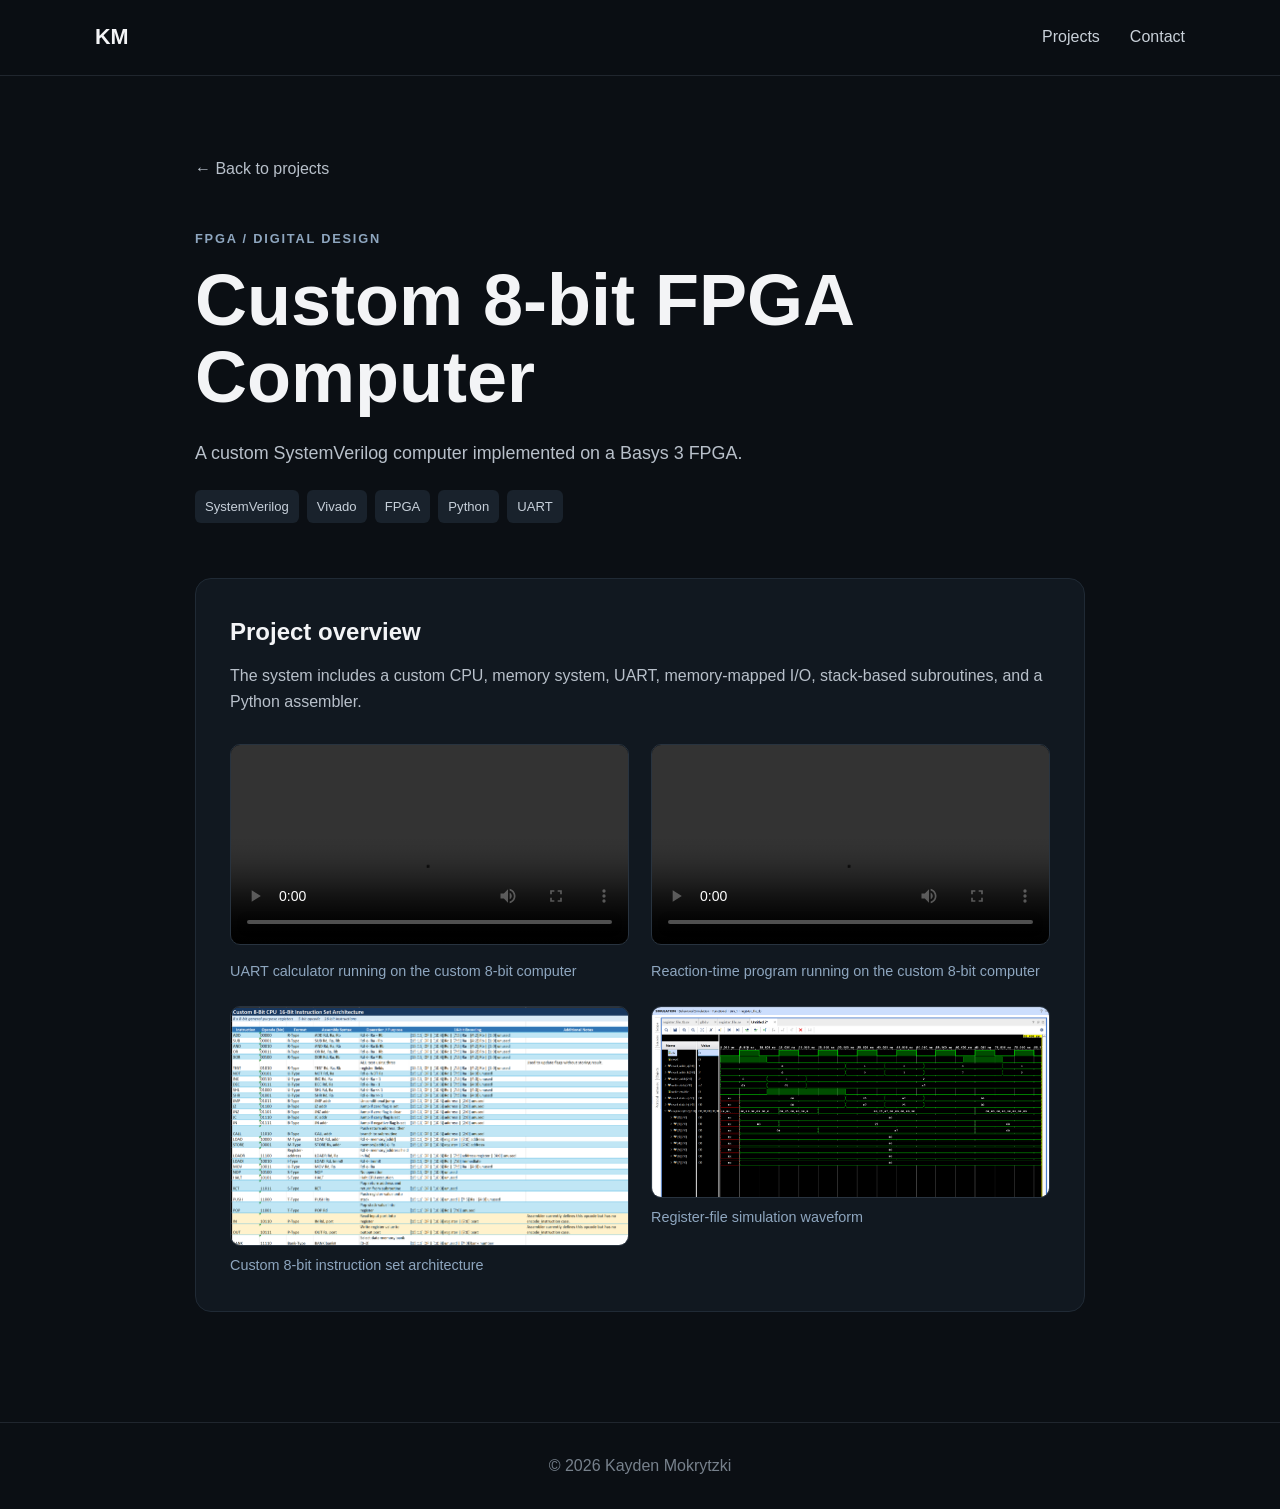
==== projects/fpga.html @ e3b9f99e "initial portfolio website" ====
<!DOCTYPE html>
<html lang="en"><head><meta charset="UTF-8"><meta name="viewport" content="width=device-width, initial-scale=1.0"><title>Custom 8-bit FPGA Computer | Kayden Mokrytzki</title><link rel="stylesheet" href="../style.css"></head>
<body><header><nav class="navbar"><a href="../index.html" class="logo">KM</a><ul class="nav-links"><li><a href="../index.html#projects">Projects</a></li><li><a href="../index.html#contact">Contact</a></li></ul></nav></header><main class="project-page"><a class="back-link" href="../index.html#projects">← Back to projects</a><div class="project-intro"><p class="project-type">FPGA / DIGITAL DESIGN</p><h1>Custom 8-bit FPGA Computer</h1><p>A custom SystemVerilog computer implemented on a Basys 3 FPGA.</p><div class="tags"><span>SystemVerilog</span><span>Vivado</span><span>FPGA</span><span>Python</span><span>UART</span></div></div><section class="project-detail"><h2>Project overview</h2><p>The system includes a custom CPU, memory system, UART, memory-mapped I/O, stack-based subroutines, and a Python assembler.</p><div class="media-gallery"><figure><video controls preload="metadata"><source src="../videos/UART_calculator_demo.mp4" type="video/mp4">Your browser does not support this video format.</video><figcaption>UART calculator running on the custom 8-bit computer</figcaption></figure><figure><video controls preload="metadata"><source src="../videos/reaction_time_game_demo.mp4" type="video/mp4">Your browser does not support this video format.</video><figcaption>Reaction-time program running on the custom 8-bit computer</figcaption></figure><figure><img src="../images/Custom8BitISA.png" alt="Custom 8-bit computer instruction set architecture"><figcaption>Custom 8-bit instruction set architecture</figcaption></figure><figure><img src="../images/register_file_waveform.png" alt="Register file simulation waveform"><figcaption>Register-file simulation waveform</figcaption></figure></div></section></main><footer><p>© <span id="year"></span> Kayden Mokrytzki</p></footer><script src="../script.js"></script></body></html>
---- style.css ----
/* style.css */

* {
  margin: 0;
  padding: 0;
  box-sizing: border-box;
}

html {
  scroll-behavior: smooth;
}

body {
  font-family: Arial, Helvetica, sans-serif;
  background: #0b0f14;
  color: #f3f4f6;
  line-height: 1.6;
}

a {
  color: inherit;
  text-decoration: none;
}

img {
  width: 100%;
  display: block;
}

/* NAVBAR */

header {
  position: sticky;
  top: 0;
  z-index: 1000;
  background: rgba(11, 15, 20, 0.92);
  border-bottom: 1px solid #20262e;
  backdrop-filter: blur(10px);
}

.navbar {
  max-width: 1150px;
  margin: 0 auto;
  padding: 20px 30px;

  display: flex;
  justify-content: space-between;
  align-items: center;
}

.logo {
  font-size: 1.35rem;
  font-weight: 700;
}

.nav-links {
  list-style: none;
  display: flex;
  gap: 30px;
}

.nav-links a {
  color: #c9d1d9;
  transition: 0.2s ease;
}

.nav-links a:hover {
  color: white;
}

/* HERO */

.hero {
  max-width: 1150px;
  margin: 0 auto;
  min-height: 85vh;
  padding: 90px 30px;

  display: grid;
  grid-template-columns: 1.5fr 1fr;
  gap: 70px;
  align-items: center;
}

.eyebrow,
.section-label,
.project-type {
  font-size: 0.8rem;
  letter-spacing: 0.14em;
  font-weight: 700;
  color: #8ea6bf;
}

.hero h1 {
  font-size: clamp(3rem, 7vw, 5.5rem);
  line-height: 1;
  margin: 15px 0 25px;
}

.hero-description {
  max-width: 650px;
  font-size: 1.15rem;
  color: #b8c0ca;
}

.hero-buttons {
  margin-top: 35px;
  display: flex;
  gap: 15px;
}

.button {
  display: inline-block;
  padding: 13px 22px;
  border-radius: 8px;
  font-weight: 600;
  transition: 0.2s ease;
}

.primary-button {
  background: #f3f4f6;
  color: #0b0f14;
}

.primary-button:hover {
  transform: translateY(-2px);
}

.secondary-button {
  border: 1px solid #414a56;
}

.secondary-button:hover {
  border-color: #f3f4f6;
}

.hero-card {
  background: #111820;
  border: 1px solid #202a35;
  padding: 35px;
  border-radius: 18px;
}

.hero-card p {
  color: #8ea6bf;
  margin-bottom: 10px;
}

.hero-card h2 {
  margin-bottom: 15px;
}

.hero-card span {
  color: #adb6c0;
}

/* GENERAL SECTIONS */

.section {
  max-width: 1150px;
  margin: 0 auto;
  padding: 100px 30px;
}

.section h2 {
  font-size: clamp(2rem, 4vw, 3rem);
  margin: 10px 0 25px;
}

.section-description {
  max-width: 800px;
  color: #b8c0ca;
  font-size: 1.1rem;
}

/* PROJECTS */

.project-grid {
  display: grid;
  grid-template-columns: repeat(2, 1fr);
  gap: 30px;
  margin-top: 45px;
}

.project-card {
  overflow: hidden;
  background: #111820;
  border: 1px solid #202a35;
  border-radius: 16px;
  transition: 0.25s ease;
  cursor: pointer;
}

.project-card:focus-visible {
  outline: 3px solid #8ea6bf;
  outline-offset: 3px;
}

.project-card:hover {
  transform: translateY(-5px);
  border-color: #425264;
}

.project-image {
  height: 250px;
  background: #151e27;
  overflow: hidden;
}

.project-image img {
  width: 100%;
  height: 100%;
  object-fit: cover;
}

.project-image video {
  width: 100%; height: 100%; display: block; object-fit: cover; background: #05080c;
}

.project-image--fpga {
  display: grid; place-items: center;
  background: linear-gradient(90deg, transparent 48%, rgba(141,190,235,.3) 48%, rgba(141,190,235,.3) 52%, transparent 52%), linear-gradient(0deg, transparent 48%, rgba(141,190,235,.3) 48%, rgba(141,190,235,.3) 52%, transparent 52%), #101a25;
  background-size: 48px 48px;
}

.project-image--fpga span { padding: 18px 24px; border: 1px solid #8ea6bf; border-radius: 8px; background: #111820; color: #dce9f5; font-family: Consolas, monospace; font-size: 1.35rem; font-weight: 700; letter-spacing: .12em; line-height: 1.2; text-align: center; }

.project-image--java {
  display: grid;
  place-items: center;
  background: linear-gradient(135deg, #19314a, #101820 55%, #1d2634);
}

.project-image--java span {
  padding: 18px 24px;
  border: 1px solid #91b9df;
  border-radius: 8px;
  background: rgba(11, 15, 20, .78);
  color: #dce9f5;
  font-family: Consolas, monospace;
  font-size: 1.35rem;
  font-weight: 700;
  letter-spacing: .12em;
  line-height: 1.2;
  text-align: center;
}

.project-page { max-width: 950px; margin: 0 auto; padding: 80px 30px 110px; }
.back-link { display: inline-block; margin-bottom: 48px; color: #b8c0ca; }
.back-link:hover { color: #fff; }
.project-intro { max-width: 760px; }
.project-intro h1 { font-size: clamp(2.6rem, 6vw, 4.5rem); line-height: 1.08; margin: 12px 0 22px; }
.project-intro > p:not(.project-type) { color: #b8c0ca; font-size: 1.12rem; }
.project-detail { margin-top: 55px; padding: 34px; border: 1px solid #202a35; border-radius: 16px; background: #111820; }
.project-detail h2 { margin-bottom: 12px; }
.project-detail p { color: #b8c0ca; }
.media-gallery { display: grid; grid-template-columns: repeat(2, minmax(0, 1fr)); gap: 22px; margin-top: 30px; }
.media-gallery figure { margin: 0; }
.media-gallery img, .media-gallery video { width: 100%; border: 1px solid #28333f; border-radius: 10px; background: #05080c; }
.media-gallery figcaption { color: #8ea6bf; font-size: .9rem; margin-top: 8px; }

.project-content {
  padding: 27px;
}

.project-content h3 {
  font-size: 1.45rem;
  margin: 10px 0 12px;
}

.project-content > p:not(.project-type) {
  color: #b8c0ca;
}

.tags {
  display: flex;
  flex-wrap: wrap;
  gap: 8px;
  margin: 22px 0;
}

.tags span {
  padding: 6px 10px;
  border-radius: 6px;
  background: #19222c;
  color: #c7d0da;
  font-size: 0.82rem;
}

.project-link {
  font-weight: 700;
}

.project-link:hover {
  text-decoration: underline;
}

/* SKILLS */

.skills-grid {
  display: grid;
  grid-template-columns: repeat(2, 1fr);
  gap: 20px;
}

.skill-card {
  padding: 25px;
  background: #111820;
  border: 1px solid #202a35;
  border-radius: 12px;
}

.skill-card h3 {
  margin-bottom: 10px;
}

.skill-card p {
  color: #b8c0ca;
}

/* CONTACT */

.contact-section {
  text-align: center;
}

.contact-section p {
  max-width: 650px;
  margin: 0 auto;
  color: #b8c0ca;
}

.contact-links {
  margin-top: 30px;
  display: flex;
  justify-content: center;
  gap: 25px;
}

.contact-links a {
  font-weight: 600;
}

.contact-links a:hover {
  text-decoration: underline;
}

/* FOOTER */

footer {
  text-align: center;
  padding: 30px;
  color: #77818c;
  border-top: 1px solid #20262e;
}

/* MOBILE */

@media (max-width: 800px) {

  .nav-links {
    gap: 15px;
    font-size: 0.9rem;
  }

  .hero {
    grid-template-columns: 1fr;
    min-height: auto;
    padding-top: 80px;
  }

  .project-grid,
  .skills-grid {
    grid-template-columns: 1fr;
  }

  .hero-buttons {
    flex-wrap: wrap;
  }

  .media-gallery {
    grid-template-columns: 1fr;
  }
}
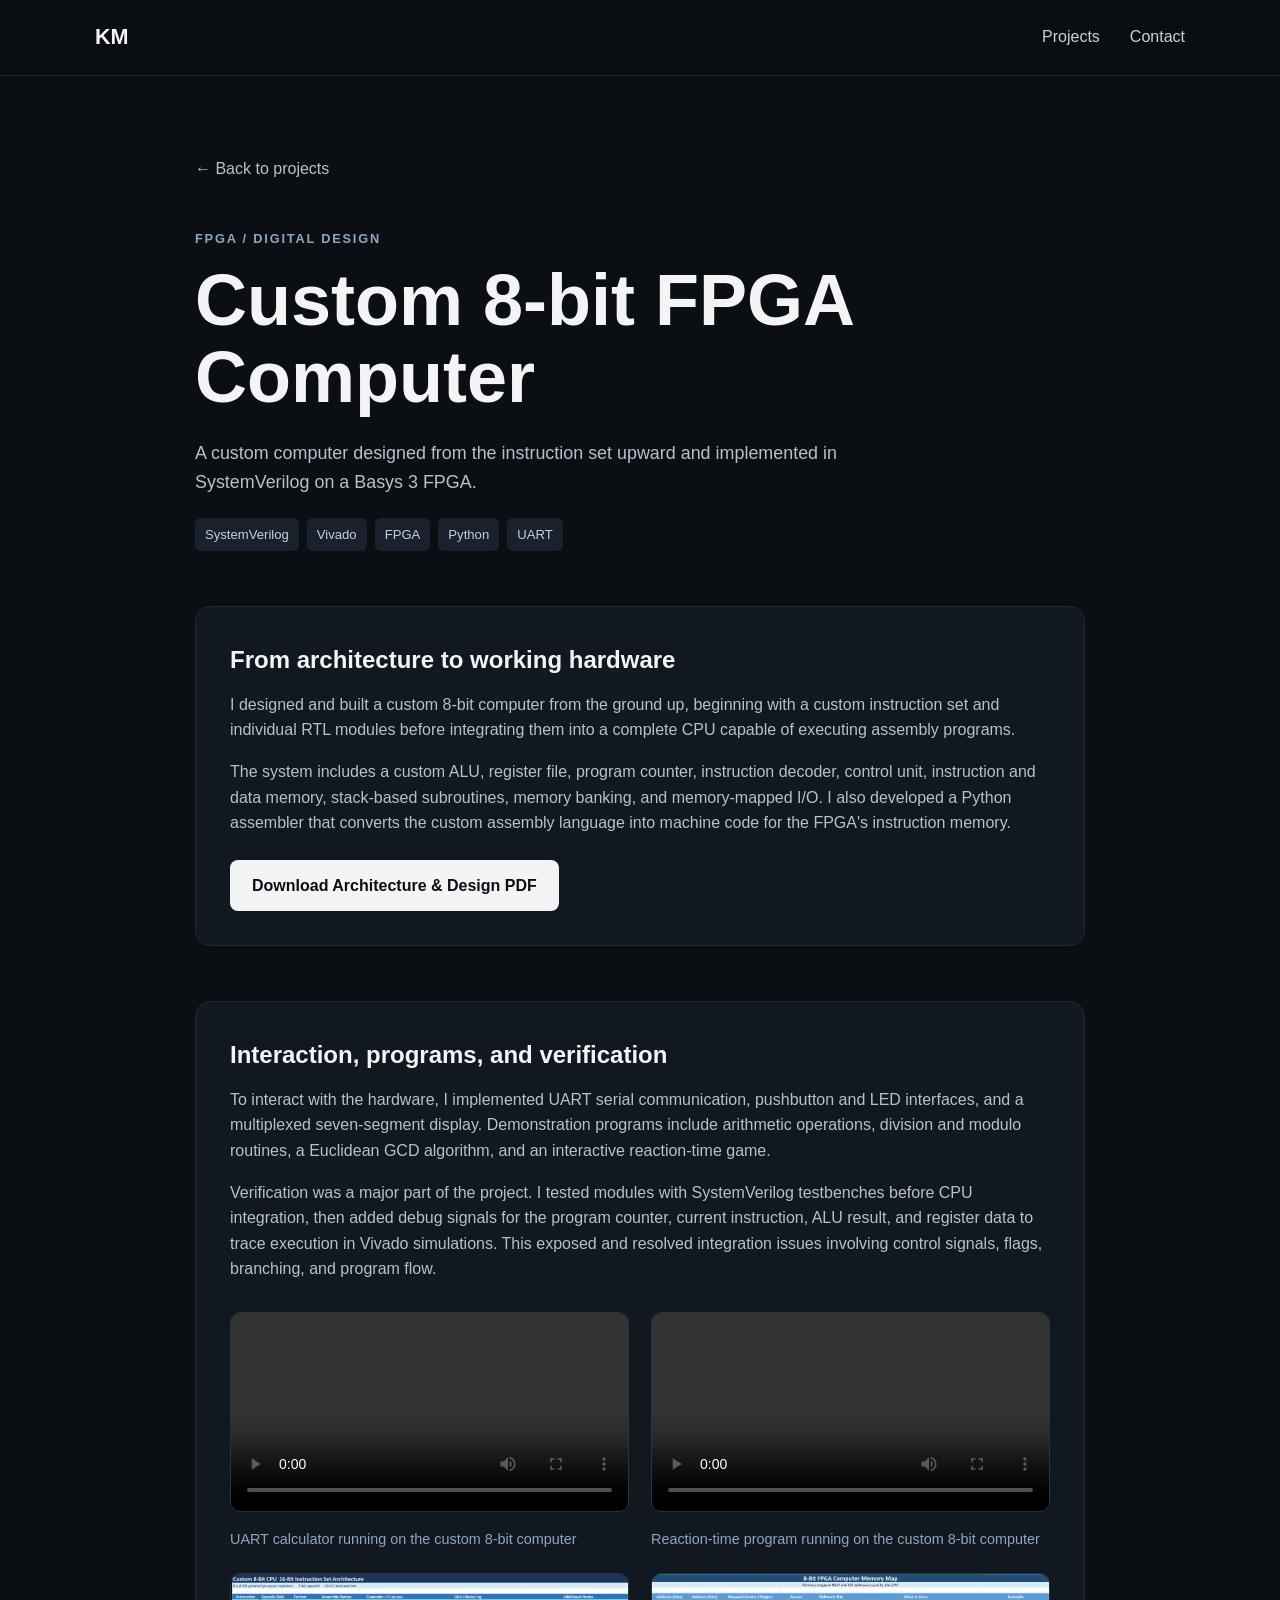
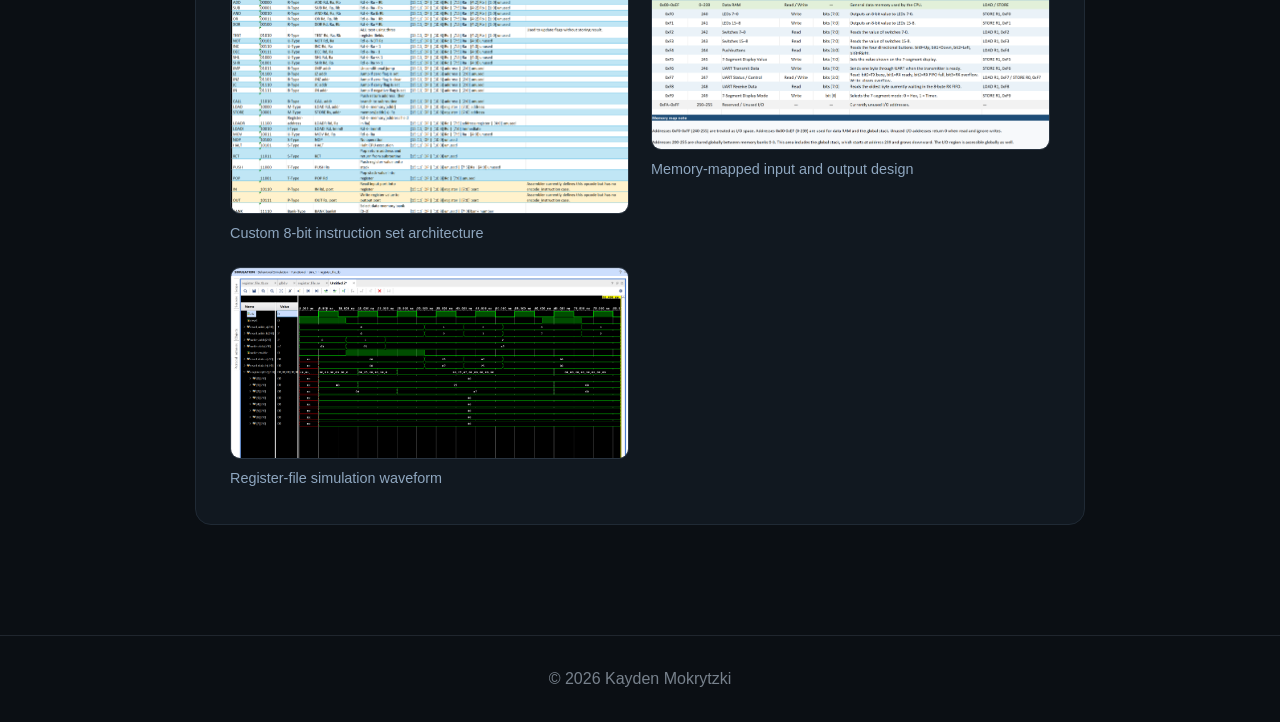
==== commit 9e5c4a90: "Expand project descriptions and add FPGA documentation" ====
--- a/projects/fpga.html
+++ b/projects/fpga.html
@@ -1,3 +1,3 @@
 <!DOCTYPE html>
 <html lang="en"><head><meta charset="UTF-8"><meta name="viewport" content="width=device-width, initial-scale=1.0"><title>Custom 8-bit FPGA Computer | Kayden Mokrytzki</title><link rel="stylesheet" href="../style.css"></head>
-<body><header><nav class="navbar"><a href="../index.html" class="logo">KM</a><ul class="nav-links"><li><a href="../index.html#projects">Projects</a></li><li><a href="../index.html#contact">Contact</a></li></ul></nav></header><main class="project-page"><a class="back-link" href="../index.html#projects">← Back to projects</a><div class="project-intro"><p class="project-type">FPGA / DIGITAL DESIGN</p><h1>Custom 8-bit FPGA Computer</h1><p>A custom SystemVerilog computer implemented on a Basys 3 FPGA.</p><div class="tags"><span>SystemVerilog</span><span>Vivado</span><span>FPGA</span><span>Python</span><span>UART</span></div></div><section class="project-detail"><h2>Project overview</h2><p>The system includes a custom CPU, memory system, UART, memory-mapped I/O, stack-based subroutines, and a Python assembler.</p><div class="media-gallery"><figure><video controls preload="metadata"><source src="../videos/UART_calculator_demo.mp4" type="video/mp4">Your browser does not support this video format.</video><figcaption>UART calculator running on the custom 8-bit computer</figcaption></figure><figure><video controls preload="metadata"><source src="../videos/reaction_time_game_demo.mp4" type="video/mp4">Your browser does not support this video format.</video><figcaption>Reaction-time program running on the custom 8-bit computer</figcaption></figure><figure><img src="../images/Custom8BitISA.png" alt="Custom 8-bit computer instruction set architecture"><figcaption>Custom 8-bit instruction set architecture</figcaption></figure><figure><img src="../images/register_file_waveform.png" alt="Register file simulation waveform"><figcaption>Register-file simulation waveform</figcaption></figure></div></section></main><footer><p>© <span id="year"></span> Kayden Mokrytzki</p></footer><script src="../script.js"></script></body></html>
+<body><header><nav class="navbar"><a href="../index.html" class="logo">KM</a><ul class="nav-links"><li><a href="../index.html#projects">Projects</a></li><li><a href="../index.html#contact">Contact</a></li></ul></nav></header><main class="project-page"><a class="back-link" href="../index.html#projects">← Back to projects</a><div class="project-intro"><p class="project-type">FPGA / DIGITAL DESIGN</p><h1>Custom 8-bit FPGA Computer</h1><p>A custom computer designed from the instruction set upward and implemented in SystemVerilog on a Basys 3 FPGA.</p><div class="tags"><span>SystemVerilog</span><span>Vivado</span><span>FPGA</span><span>Python</span><span>UART</span></div></div><section class="project-detail"><h2>From architecture to working hardware</h2><p>I designed and built a custom 8-bit computer from the ground up, beginning with a custom instruction set and individual RTL modules before integrating them into a complete CPU capable of executing assembly programs.</p><p>The system includes a custom ALU, register file, program counter, instruction decoder, control unit, instruction and data memory, stack-based subroutines, memory banking, and memory-mapped I/O. I also developed a Python assembler that converts the custom assembly language into machine code for the FPGA's instruction memory.</p><a class="button download-button" href="../downloads/Architecture%20%26%20Design.pdf" download>Download Architecture &amp; Design PDF</a></section><section class="project-detail"><h2>Interaction, programs, and verification</h2><p>To interact with the hardware, I implemented UART serial communication, pushbutton and LED interfaces, and a multiplexed seven-segment display. Demonstration programs include arithmetic operations, division and modulo routines, a Euclidean GCD algorithm, and an interactive reaction-time game.</p><p>Verification was a major part of the project. I tested modules with SystemVerilog testbenches before CPU integration, then added debug signals for the program counter, current instruction, ALU result, and register data to trace execution in Vivado simulations. This exposed and resolved integration issues involving control signals, flags, branching, and program flow.</p><div class="media-gallery"><figure><video controls preload="metadata"><source src="../videos/UART_calculator_demo.mp4" type="video/mp4">Your browser does not support this video format.</video><figcaption>UART calculator running on the custom 8-bit computer</figcaption></figure><figure><video controls preload="metadata"><source src="../videos/reaction_time_game_demo.mp4" type="video/mp4">Your browser does not support this video format.</video><figcaption>Reaction-time program running on the custom 8-bit computer</figcaption></figure><figure><img src="../images/Custom8BitISA.png" alt="Custom 8-bit computer instruction set architecture"><figcaption>Custom 8-bit instruction set architecture</figcaption></figure><figure><img src="../images/Memory_Mapped_IO.png" alt="Memory-mapped input and output design"><figcaption>Memory-mapped input and output design</figcaption></figure><figure><img src="../images/register_file_waveform.png" alt="Register file simulation waveform"><figcaption>Register-file simulation waveform</figcaption></figure></div></section></main><footer><p>© <span id="year"></span> Kayden Mokrytzki</p></footer><script src="../script.js"></script></body></html>
--- a/style.css
+++ b/style.css
@@ -254,6 +254,9 @@
 .project-detail { margin-top: 55px; padding: 34px; border: 1px solid #202a35; border-radius: 16px; background: #111820; }
 .project-detail h2 { margin-bottom: 12px; }
 .project-detail p { color: #b8c0ca; }
+.project-detail p + p { margin-top: 16px; }
+.download-button { margin-top: 24px; background: #f3f4f6; color: #0b0f14; }
+.download-button:hover { transform: translateY(-2px); }
 .media-gallery { display: grid; grid-template-columns: repeat(2, minmax(0, 1fr)); gap: 22px; margin-top: 30px; }
 .media-gallery figure { margin: 0; }
 .media-gallery img, .media-gallery video { width: 100%; border: 1px solid #28333f; border-radius: 10px; background: #05080c; }
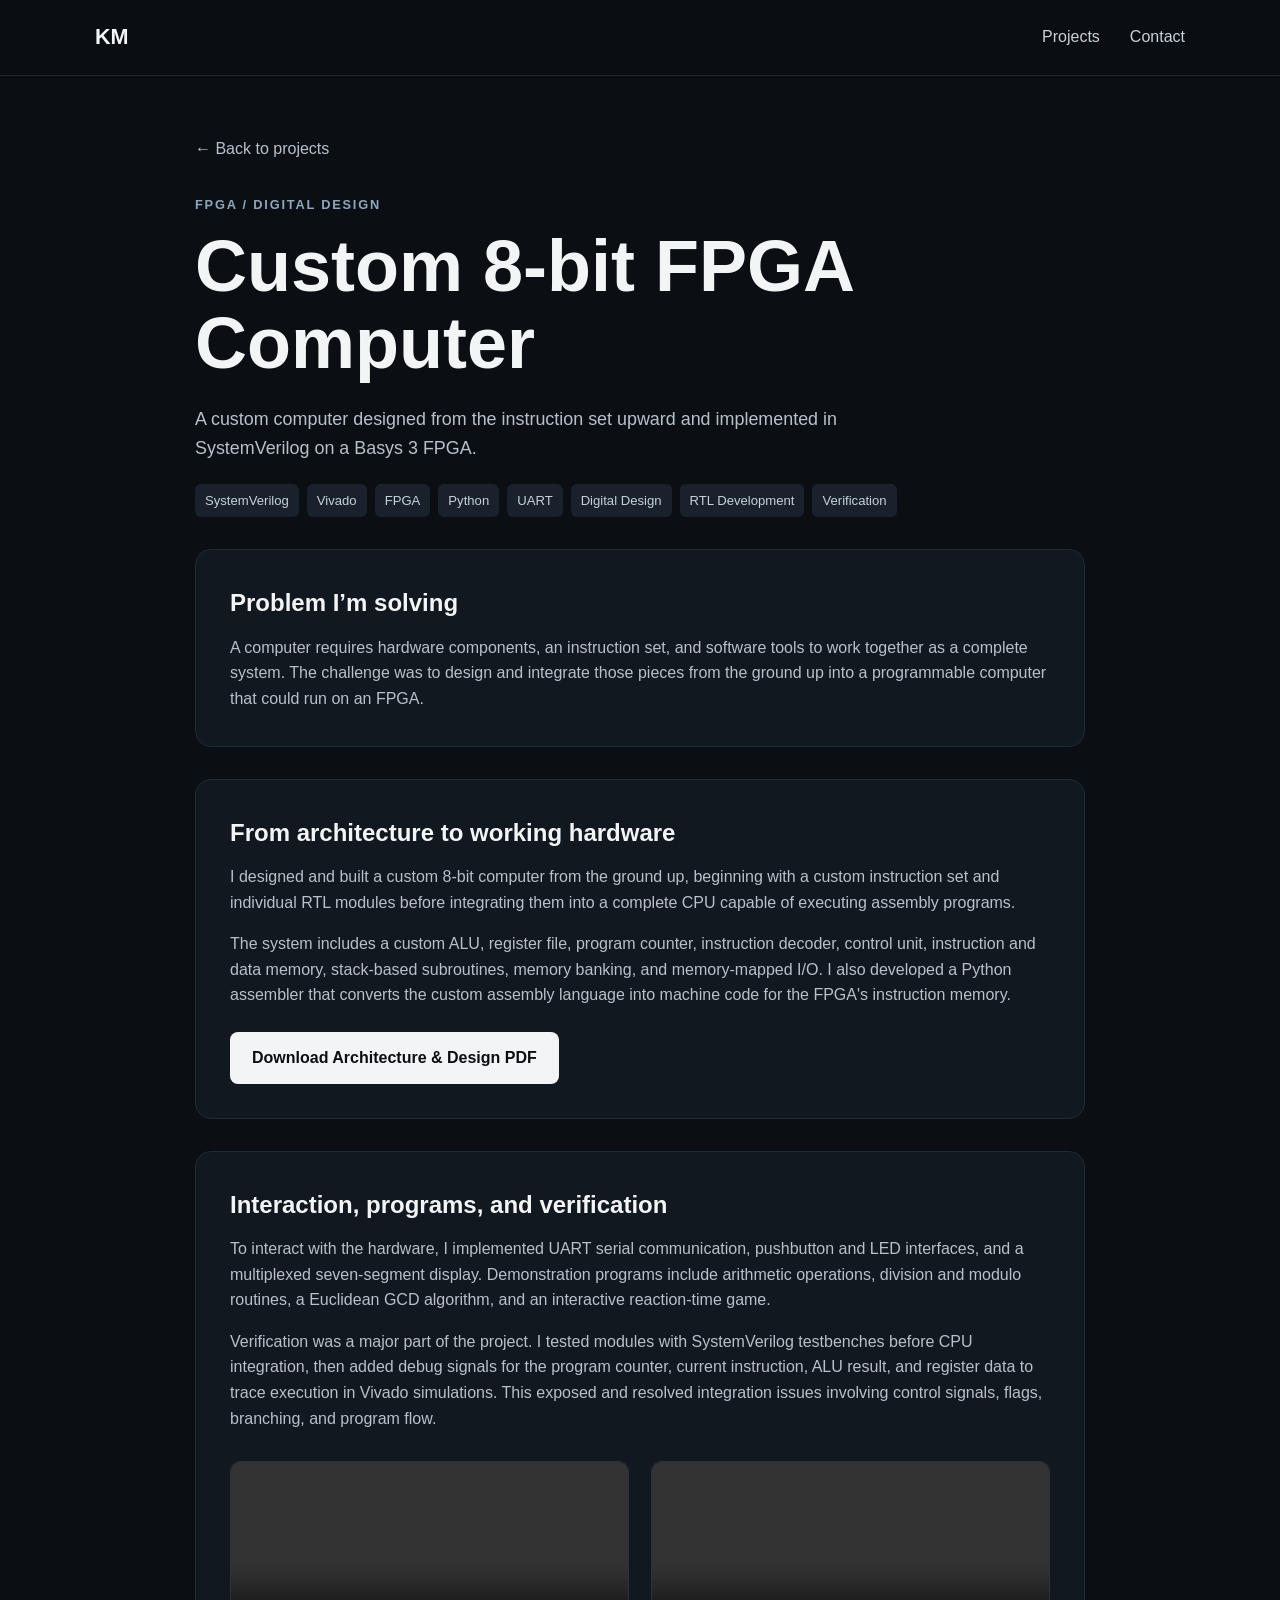
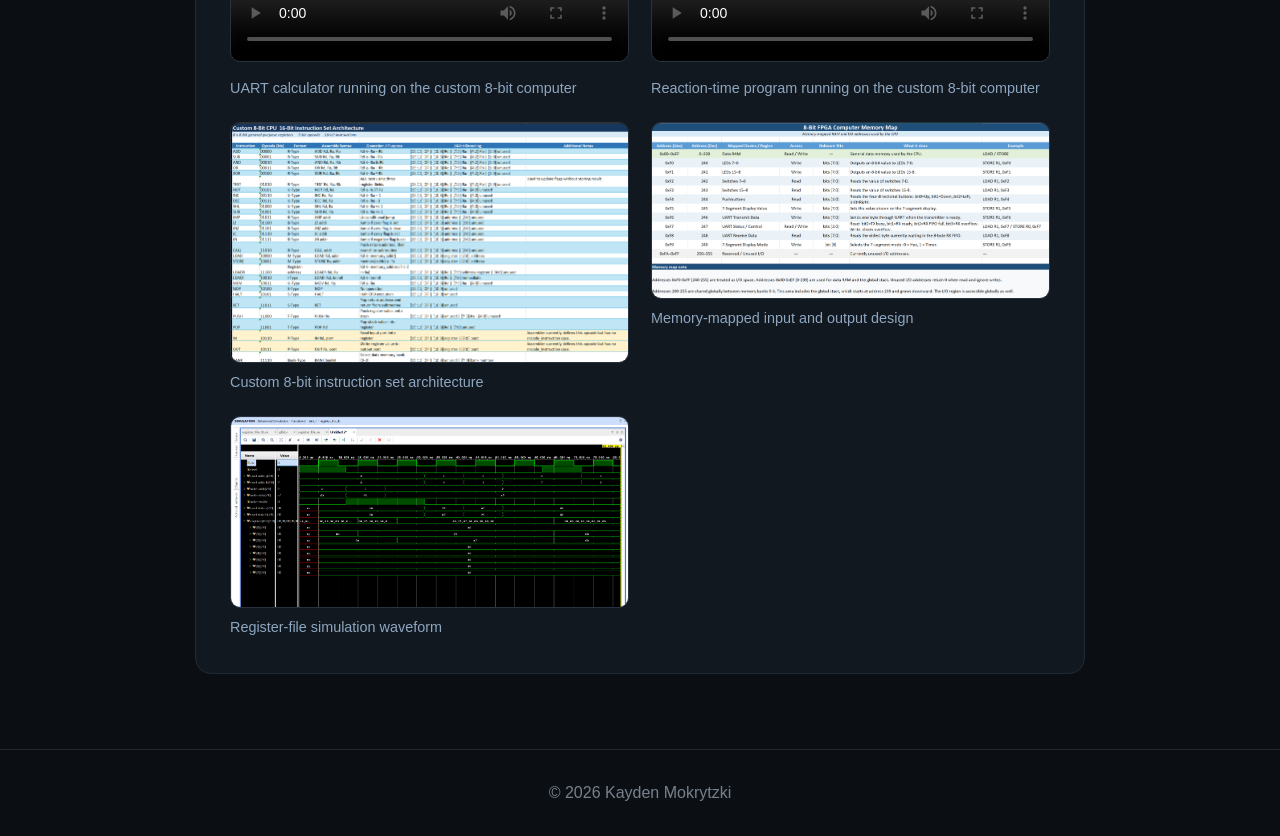
==== commit 518b5448: "Add project problem statements" ====
--- a/projects/fpga.html
+++ b/projects/fpga.html
@@ -1,3 +1,3 @@
 <!DOCTYPE html>
 <html lang="en"><head><meta charset="UTF-8"><meta name="viewport" content="width=device-width, initial-scale=1.0"><title>Custom 8-bit FPGA Computer | Kayden Mokrytzki</title><link rel="stylesheet" href="../style.css"></head>
-<body><header><nav class="navbar"><a href="../index.html" class="logo">KM</a><ul class="nav-links"><li><a href="../index.html#projects">Projects</a></li><li><a href="../index.html#contact">Contact</a></li></ul></nav></header><main class="project-page"><a class="back-link" href="../index.html#projects">← Back to projects</a><div class="project-intro"><p class="project-type">FPGA / DIGITAL DESIGN</p><h1>Custom 8-bit FPGA Computer</h1><p>A custom computer designed from the instruction set upward and implemented in SystemVerilog on a Basys 3 FPGA.</p><div class="tags"><span>SystemVerilog</span><span>Vivado</span><span>FPGA</span><span>Python</span><span>UART</span></div></div><section class="project-detail"><h2>From architecture to working hardware</h2><p>I designed and built a custom 8-bit computer from the ground up, beginning with a custom instruction set and individual RTL modules before integrating them into a complete CPU capable of executing assembly programs.</p><p>The system includes a custom ALU, register file, program counter, instruction decoder, control unit, instruction and data memory, stack-based subroutines, memory banking, and memory-mapped I/O. I also developed a Python assembler that converts the custom assembly language into machine code for the FPGA's instruction memory.</p><a class="button download-button" href="../downloads/Architecture%20%26%20Design.pdf" download>Download Architecture &amp; Design PDF</a></section><section class="project-detail"><h2>Interaction, programs, and verification</h2><p>To interact with the hardware, I implemented UART serial communication, pushbutton and LED interfaces, and a multiplexed seven-segment display. Demonstration programs include arithmetic operations, division and modulo routines, a Euclidean GCD algorithm, and an interactive reaction-time game.</p><p>Verification was a major part of the project. I tested modules with SystemVerilog testbenches before CPU integration, then added debug signals for the program counter, current instruction, ALU result, and register data to trace execution in Vivado simulations. This exposed and resolved integration issues involving control signals, flags, branching, and program flow.</p><div class="media-gallery"><figure><video controls preload="metadata"><source src="../videos/UART_calculator_demo.mp4" type="video/mp4">Your browser does not support this video format.</video><figcaption>UART calculator running on the custom 8-bit computer</figcaption></figure><figure><video controls preload="metadata"><source src="../videos/reaction_time_game_demo.mp4" type="video/mp4">Your browser does not support this video format.</video><figcaption>Reaction-time program running on the custom 8-bit computer</figcaption></figure><figure><img src="../images/Custom8BitISA.png" alt="Custom 8-bit computer instruction set architecture"><figcaption>Custom 8-bit instruction set architecture</figcaption></figure><figure><img src="../images/Memory_Mapped_IO.png" alt="Memory-mapped input and output design"><figcaption>Memory-mapped input and output design</figcaption></figure><figure><img src="../images/register_file_waveform.png" alt="Register file simulation waveform"><figcaption>Register-file simulation waveform</figcaption></figure></div></section></main><footer><p>© <span id="year"></span> Kayden Mokrytzki</p></footer><script src="../script.js"></script></body></html>
+<body><header><nav class="navbar"><a href="../index.html" class="logo">KM</a><ul class="nav-links"><li><a href="../index.html#projects">Projects</a></li><li><a href="../index.html#contact">Contact</a></li></ul></nav></header><main class="project-page"><a class="back-link" href="../index.html#projects">← Back to projects</a><div class="project-intro"><p class="project-type">FPGA / DIGITAL DESIGN</p><h1>Custom 8-bit FPGA Computer</h1><p>A custom computer designed from the instruction set upward and implemented in SystemVerilog on a Basys 3 FPGA.</p><div class="tags"><span>SystemVerilog</span><span>Vivado</span><span>FPGA</span><span>Python</span><span>UART</span></div></div><section class="project-detail"><h2>Problem I’m solving</h2><p>A computer requires hardware components, an instruction set, and software tools to work together as a complete system. The challenge was to design and integrate those pieces from the ground up into a programmable computer that could run on an FPGA.</p></section><section class="project-detail"><h2>From architecture to working hardware</h2><p>I designed and built a custom 8-bit computer from the ground up, beginning with a custom instruction set and individual RTL modules before integrating them into a complete CPU capable of executing assembly programs.</p><p>The system includes a custom ALU, register file, program counter, instruction decoder, control unit, instruction and data memory, stack-based subroutines, memory banking, and memory-mapped I/O. I also developed a Python assembler that converts the custom assembly language into machine code for the FPGA's instruction memory.</p><a class="button download-button" href="../downloads/Architecture%20%26%20Design.pdf" download>Download Architecture &amp; Design PDF</a></section><section class="project-detail"><h2>Interaction, programs, and verification</h2><p>To interact with the hardware, I implemented UART serial communication, pushbutton and LED interfaces, and a multiplexed seven-segment display. Demonstration programs include arithmetic operations, division and modulo routines, a Euclidean GCD algorithm, and an interactive reaction-time game.</p><p>Verification was a major part of the project. I tested modules with SystemVerilog testbenches before CPU integration, then added debug signals for the program counter, current instruction, ALU result, and register data to trace execution in Vivado simulations. This exposed and resolved integration issues involving control signals, flags, branching, and program flow.</p><div class="media-gallery"><figure><video controls preload="metadata"><source src="../videos/UART_calculator_demo.mp4" type="video/mp4">Your browser does not support this video format.</video><figcaption>UART calculator running on the custom 8-bit computer</figcaption></figure><figure><video controls preload="metadata"><source src="../videos/reaction_time_game_demo.mp4" type="video/mp4">Your browser does not support this video format.</video><figcaption>Reaction-time program running on the custom 8-bit computer</figcaption></figure><figure><img src="../images/Custom8BitISA.png" alt="Custom 8-bit computer instruction set architecture"><figcaption>Custom 8-bit instruction set architecture</figcaption></figure><figure><img src="../images/Memory_Mapped_IO.png" alt="Memory-mapped input and output design"><figcaption>Memory-mapped input and output design</figcaption></figure><figure><img src="../images/register_file_waveform.png" alt="Register file simulation waveform"><figcaption>Register-file simulation waveform</figcaption></figure></div></section></main><footer><p>© <span id="year"></span> Kayden Mokrytzki</p></footer><script src="../script.js"></script></body></html>
--- a/style.css
+++ b/style.css
@@ -73,8 +73,8 @@
 .hero {
   max-width: 1150px;
   margin: 0 auto;
-  min-height: 85vh;
-  padding: 90px 30px;
+  min-height: 65vh;
+  padding: 72px 30px;
 
   display: grid;
   grid-template-columns: 1.5fr 1fr;
@@ -159,7 +159,7 @@
 .section {
   max-width: 1150px;
   margin: 0 auto;
-  padding: 100px 30px;
+  padding: 55px 30px;
 }
 
 .section h2 {
@@ -179,7 +179,7 @@
   display: grid;
   grid-template-columns: repeat(2, 1fr);
   gap: 30px;
-  margin-top: 45px;
+  margin-top: 30px;
 }
 
 .project-card {
@@ -212,6 +212,8 @@
   height: 100%;
   object-fit: cover;
 }
+
+.project-image--schematic img { object-fit: contain; background: #f4f4f0; }
 
 .project-image video {
   width: 100%; height: 100%; display: block; object-fit: cover; background: #05080c;
@@ -245,13 +247,13 @@
   text-align: center;
 }
 
-.project-page { max-width: 950px; margin: 0 auto; padding: 80px 30px 110px; }
-.back-link { display: inline-block; margin-bottom: 48px; color: #b8c0ca; }
+.project-page { max-width: 950px; margin: 0 auto; padding: 60px 30px 75px; }
+.back-link { display: inline-block; margin-bottom: 34px; color: #b8c0ca; }
 .back-link:hover { color: #fff; }
 .project-intro { max-width: 760px; }
 .project-intro h1 { font-size: clamp(2.6rem, 6vw, 4.5rem); line-height: 1.08; margin: 12px 0 22px; }
 .project-intro > p:not(.project-type) { color: #b8c0ca; font-size: 1.12rem; }
-.project-detail { margin-top: 55px; padding: 34px; border: 1px solid #202a35; border-radius: 16px; background: #111820; }
+.project-detail { margin-top: 32px; padding: 34px; border: 1px solid #202a35; border-radius: 16px; background: #111820; }
 .project-detail h2 { margin-bottom: 12px; }
 .project-detail p { color: #b8c0ca; }
 .project-detail p + p { margin-top: 16px; }
@@ -260,7 +262,14 @@
 .media-gallery { display: grid; grid-template-columns: repeat(2, minmax(0, 1fr)); gap: 22px; margin-top: 30px; }
 .media-gallery figure { margin: 0; }
 .media-gallery img, .media-gallery video { width: 100%; border: 1px solid #28333f; border-radius: 10px; background: #05080c; }
+.media-gallery img { cursor: zoom-in; transition: border-color .2s ease, transform .2s ease; }
+.media-gallery img:hover, .media-gallery img:focus-visible { border-color: #8ea6bf; transform: scale(1.015); outline: none; }
 .media-gallery figcaption { color: #8ea6bf; font-size: .9rem; margin-top: 8px; }
+.image-viewer { width: min(94vw, 1400px); max-width: none; max-height: 92vh; padding: 14px; border: 1px solid #425264; border-radius: 14px; background: #111820; color: #f3f4f6; }
+.image-viewer::backdrop { background: rgba(0, 0, 0, .82); backdrop-filter: blur(4px); }
+.image-viewer img { display: block; width: auto; max-width: 100%; max-height: calc(92vh - 28px); margin: 0 auto; object-fit: contain; }
+.image-viewer-close { position: absolute; top: 24px; right: 24px; width: 42px; height: 42px; border: 1px solid #596572; border-radius: 50%; background: rgba(11, 15, 20, .9); color: #fff; font-size: 2rem; line-height: 1; cursor: pointer; }
+.image-viewer-close:hover, .image-viewer-close:focus-visible { background: #273442; outline: 2px solid #8ea6bf; outline-offset: 2px; }
 
 .project-content {
   padding: 27px;
@@ -306,6 +315,8 @@
   gap: 20px;
 }
 
+.skill-card:last-child:nth-child(odd) { grid-column: 1 / -1; }
+
 .skill-card {
   padding: 25px;
   background: #111820;
@@ -369,7 +380,8 @@
   .hero {
     grid-template-columns: 1fr;
     min-height: auto;
-    padding-top: 80px;
+    padding: 55px 30px;
+    gap: 35px;
   }
 
   .project-grid,
